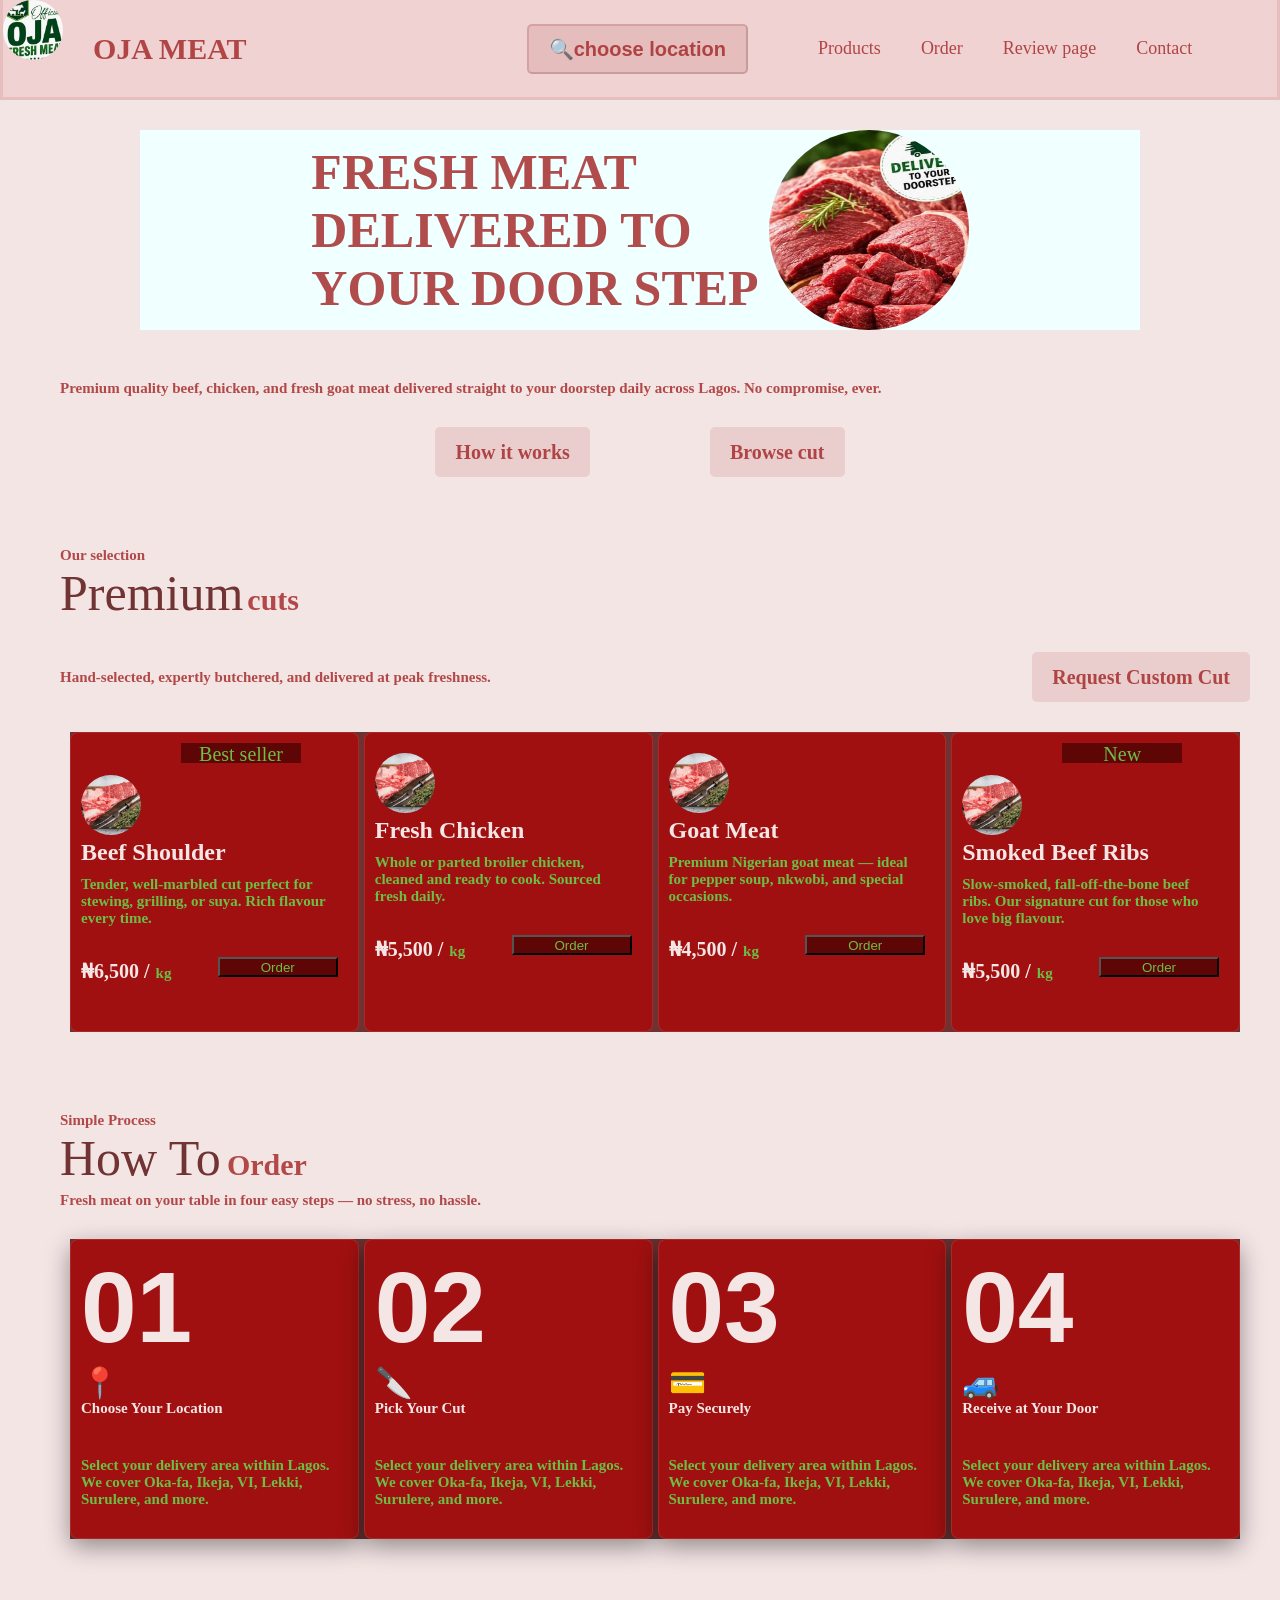
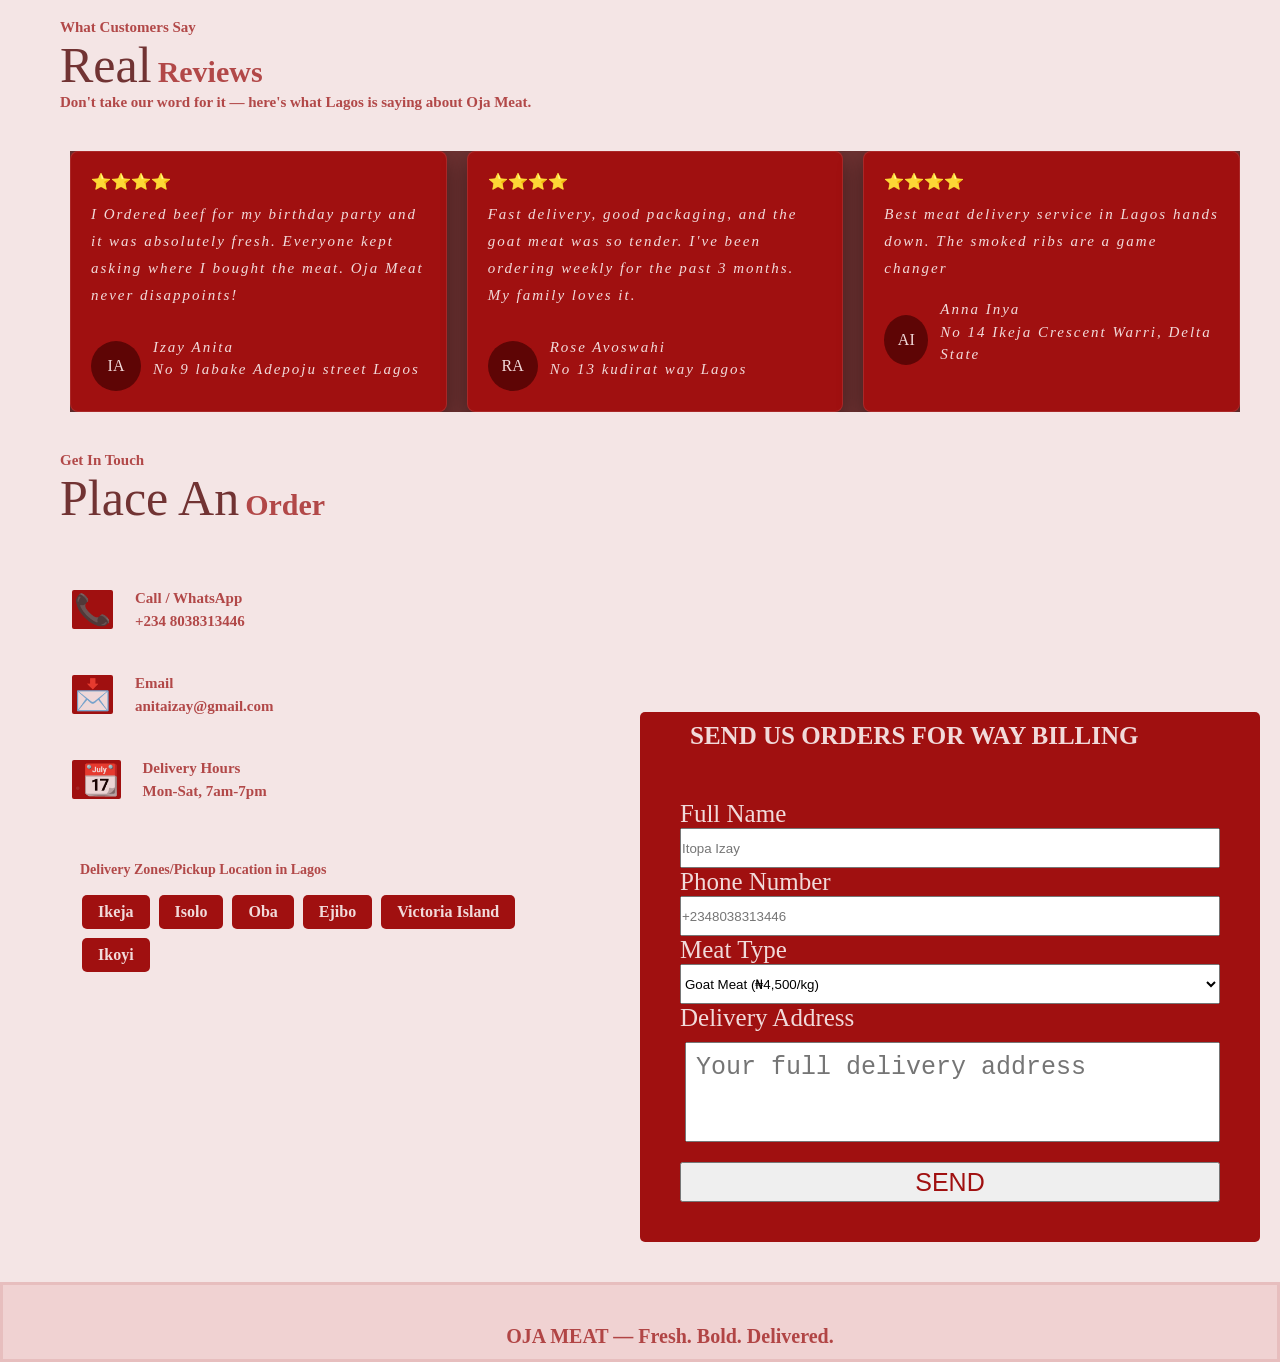
==== practice.html @ d5bf938b "first commit" ====
<!doctype html>
<html lang="en">
  <head>
    <meta charset="UTF-8" />
    <meta name="viewport" content="width=device-width, initial-scale=1.0" />
    <title>Oja Meat</title>
    <link rel="stylesheet" href="practice.css">
  </head>
  <body>
    <header>
    <span class="logowriteup">
      <img class="logo" src="image/oja logo.jpeg" alt="Oja meat logo"/>
      <h1 class="writeup">OJA MEAT</h1>
    </span>
      <div class="selection">
        <button class="buttonlink" popovertarget="choose-location">🔍choose location</button>
        
        <div id="choose-location" popover="auto">
            <div class="choose-location">
                <ul>
                    <li><a href="#address">
                        Cannoe</a></li>
                    <li><a href="#address">
                       Ajao</a> 
                    </li>
                    <li><a href="#address">
                        Yanejibo</a>
                    </li>
                    <li><a href="#address">
                        Ikotun</a>
                    </li>
                </ul>
            </div>
            
        </div>
        <a class="login"href="#section4"> Products</a>
        <a class="login"href="#section6"> Order</a>
        <a class="login"href="#section8"> Review page</a>
        <a class="login"href="#Contact"> Contact</a>
     </div>
</header>

    <section id="section2">
        <h2 class="ojameat" > FRESH MEAT<br> DELIVERED TO<br> YOUR DOOR STEP
        </h2>
        <img class="imgfresh" src ="image/image1.jpeg" alt="fresh meat pic">
    </section>
    <section id="section3">
        <p>Premium quality beef, chicken, and fresh goat meat
        delivered straight to your doorstep daily across Lagos. No compromise, ever.
        </p>
        <div class="link">
            <a class="buttonlink"href="Howitworks"target="Howitworks"> How it works</a>
            <a class="buttonlink"href="browsecut"target="browsecut"> Browse cut</a> 
        </div>
    </section>


    <section id ="section4">
        <p> Our selection</p>
        <h/h2>
            <span class="heading-premium">Premium</span>
            <span class="heading-cuts"> cuts</span>
        </h2>

        <div class="customcuts">
            <p>
                Hand-selected, expertly butchered, and delivered at peak freshness.
            </p>
        
             <a class="buttonlink" href="customcuts">Request Custom Cut</a>
            
        </div>
    </section>

    <section id="section5">
        <div class="bestseller">
          <div class="buttonlink1"> <a  href="image/freshbeef sholder.webp">Best seller</a> </div>
           <img  class= "logo" src="image/freshbeef sholder.webp" alt="image of abef sholder"/>
           <h2>Beef Shoulder</h2>
            <p>Tender, well-marbled cut perfect for stewing, grilling, or suya. Rich flavour every time.</p>
            <div class="order">
                <h2>
                  <span class="price">₦6,500 /</span>   
                   <span class="unit"> kg </span>
                </h2>
                <button class="button2">Order</button>
            </div>
        </div>
        <div class="bestseller">
           <img  class= "logo" src="image/freshbeef sholder.webp" alt="image of abef sholder"/>
           <h2>Fresh Chicken</h2>
            <p>Whole or parted broiler chicken, cleaned and ready to cook. Sourced fresh daily.</p>
            <div class="order">
                <h2>
                  <span class="price">₦5,500 /</span>   
                   <span class="unit"> kg </span>
                </h2>
                <button class="button2">Order</button>
            </div>
        </div>
        <div class="bestseller">
           <img  class= "logo" src="image/freshbeef sholder.webp" alt="image of abef sholder"/>
           <h2>Goat Meat</h2>
            <p>Premium Nigerian goat meat — ideal for pepper soup, nkwobi, and special occasions.</p>
            <div class="order">
                <h2>
                  <span class="price">₦4,500 /</span>   
                   <span class="unit"> kg </span>
                </h2>
                <button class="button2">Order</button>
            </div>
        </div>
        <div class="bestseller">
          <div class="buttonlink1"> <a  href="image/freshbeef sholder.webp">New</a> </div>
           <img  class= "logo" src="image/freshbeef sholder.webp" alt="image of abef sholder"/>
           <h2>Smoked Beef Ribs</h2>
            <p>Slow-smoked, fall-off-the-bone beef ribs. Our signature cut for those who love big flavour.</p>
            <div class="order">
                <h2>
                  <span class="price">₦5,500 /</span>   
                   <span class="unit"> kg </span>
                </h2>
                <button class="button2">Order</button>
            </div>
        </div>
    </section>

    <section id ="section6">
        <p> Simple Process </p>
            <h2>
                <span class="heading-premium">How To</span>
                <span class="heading-cuts"> Order</span>
            </h2>
            <p>
                Fresh meat on your table in four easy steps — no stress, no hassle.
            </p>
    </section>

        <section id="section7">
            <div class="orderprocess">
                <h1>01</h1>
                <span class="step-icon">📍</span>
                <h2>Choose Your Location</h2>
            
                <P>
                 Select your delivery area within Lagos. We cover Oka-fa, Ikeja, VI, Lekki, Surulere, and more.
                </P>
            
            </div>
            <div class="orderprocess">
                <h1>02</h1>
                <span class="step-icon">🔪</span>
                <h2>Pick Your Cut</h2>
            
                <P>
                 Select your delivery area within Lagos. We cover Oka-fa, Ikeja, VI, Lekki, Surulere, and more.
                </P>
            
            </div>
            <div class="orderprocess">
                <h1>03</h1>
                <span class="step-icon">💳</span>
                <h2>Pay Securely</h2>
            
                <P>
                 Select your delivery area within Lagos. We cover Oka-fa, Ikeja, VI, Lekki, Surulere, and more.
                </P>
            
            </div>
            <div class="orderprocess">
                <h1>04</h1>
                <span class="step-icon">🚙</span>
                <h2>Receive at Your Door</h2>
            
                <P>
                 Select your delivery area within Lagos. We cover Oka-fa, Ikeja, VI, Lekki, Surulere, and more.
                </P>
            
            </div>
        </section>

    <section id ="section8">
        <p> What Customers Say </p>
            <h2>
                <span class="heading-premium">Real</span>
                <span class="heading-cuts">Reviews</span>
            </h2>
            <p>
                Don't take our word for it — here's what Lagos is saying about Oja Meat.
            </p>
    </section>
    <section id="section9">
        <div class="reviews">
            <span class="star">⭐⭐⭐⭐</span>
            <P>I Ordered beef for my birthday party and it was absolutely fresh. Everyone kept asking where I bought the meat. Oja Meat never disappoints!</P>
            <div class= "reviewname">
                <div class="initials"> IA</div>
                <div class="name">
                 <P>Izay Anita</P>
                    <p>No 9 labake Adepoju street Lagos</p>
                </div>
            </div>    
        </div>

    <div class="reviews">
            <span class="star">⭐⭐⭐⭐</span>
            <P>Fast delivery, good packaging, and the goat meat was so tender. I've been ordering weekly for the past 3 months. My family loves it.</P>
            <div class= "reviewname">
                <div class="initials"> RA</div>
                <div class="name">
                 <P>Rose Avoswahi</P>
                    <p>No 13 kudirat way Lagos</p>
                </div>
            </div>    
        </div>

        <div class="reviews">
            <span class="star">⭐⭐⭐⭐</span>
            <P>Best meat delivery service in Lagos hands down. The smoked ribs are a game changer </P>
            <div class= "reviewname">
                <div class="initials"> AI</div>
                <div class="name">
                 <P>Anna Inya</P>
                    <p>No 14 Ikeja Crescent Warri, Delta State</p>
                </div>
            </div>    
        </div>
    </section>

        <div id ="Contact">
            <P>Get In Touch</P>
            <h2>
                <span class="heading-premium">Place An</span>
                <span class="heading-cuts">Order</span>
            </h2>
        </div>

        
    <section id="section10">
            <div class="maininfo">
            <div class="info">
                <div class="icondiv">
                    <a href="https://wa.me/2348038313446" target="_blank">
                        <span class="step-icon">📞</span>
                    </a>
                </div>
                <div class="name">
                    <p>Call / WhatsApp</p>
                    <a href="tel:+2348038313446">
                        <p>+234 8038313446</p>
                    </a>
                </div>
            </div>
            <div class="info">
                <div class="icondiv">
                    <a href="https://mail.google.com/mail/u/0/#inbox">
                        <span class="step-icon">📩</span>
                    </a>
                </div>
                <div class="name">
                    <p>Email</p>
                        <p>anitaizay@gmail.com</p>
                    </a>
                </div>
            </div>
            <div class="info">
            <div class="icondiv">
                    <a href="https://calendar.google.com/calendar/r/eventedit?text=Oja+Meat+Delivery"target="_blank">
                        <span class="step-icon">.📆</span>
                    </a>
                </div>
                <div class="name">
                    <p>Delivery Hours</p>
                        <p>Mon-Sat, 7am-7pm</p>
                    </a>
                </div>
            </div>
            </div>
            <div class="deliveryzone">
                <div class="delivery-left">
                    <p>Delivery Zones/Pickup Location in Lagos</p> 
            
                    <div class="deliveryloc">
                        
                        <a href="https://maps.google.com/?q=No+9+Labake+Adepoju+Street+Oka-fa+Isolo+Lagos">
                            <div class="icondiv">Ikeja</div>
                        </a>
                        <a href="https://maps.google.com/?q=No+9+Labake+Adepoju+Street+Oka-fa+Isolo+Lagos">
                            <div class="icondiv">Isolo</div>
                        </a>
                        <a href="https://maps.google.com/?q=No+9+Labake+Adepoju+Street+Oka-fa+Isolo+Lagos">
                            <div class="icondiv">Oba</div>
                        </a>
                        <a href="https://maps.google.com/?q=No+9+Labake+Adepoju+Street+Oka-fa+Isolo+Lagos">
                            <div class="icondiv">Ejibo</div>
                        </a>
                        <a href="https://maps.google.com/?q=No+9+Labake+Adepoju+Street+Oka-fa+Isolo+Lagos">
                            <div class="icondiv">Victoria Island</div>
                        </a> 
                        <a href="https://maps.google.com/?q=No+9+Labake+Adepoju+Street+Oka-fa+Isolo+Lagos">
                            <div class="icondiv">Ikoyi</div>
                        </a>
                    </div>
                </div>
    
                <div class="form">
                    <h1>SEND  US ORDERS FOR WAY BILLING</h1>
                    <form class="formdetials">
                        <label>Full Name </label>
                        <input  type="text" placeholder="Itopa Izay">
                        <label>Phone Number </label>
                        <input type="text" placeholder="+2348038313446">
                        <label>Meat Type </label>
                        <select class="meatid" id="meat" name="meat">
                            <option value="goat">Goat Meat (₦4,500/kg)</option>
                            <option value="beef">Beef- Shoulder (₦6,600/kg)</option>
                            <option value="chicken">Fresh Chicken - Whole Broiler (₦5,500/kg)</option>
                            <option value="ribs">Smoked Beef Ribs (₦5,500/kg)</option>
                            <option value="custom">Custom / Mixed Order</option>
                        </select>
                        <label>Delivery Address </label>
                        <textarea class="deliverytext" type="text" placeholder="Your full delivery address"></textarea>

                        <input class="button" type="button" value="SEND" onclick="sendOrder()">
                    
                    </form>
            </div>
        </div>
         
    </section>

    <footer>
        <P >OJA MEAT — Fresh. Bold. Delivered.</P>
    </footer>
  </body>
</html>
---- practice.css ----
* {
    margin:0;
    padding:0;
    box-sizing:border-box;
}
body{
    background-color: rgba(165, 42, 42, 0.123);
    margin: 0;
    padding-top: 80px
}
header{
    width:100%;
    height:100px;
    background-color: rgb(240, 210, 210);
    top: 0;
    left: 0;
    z-index: 1000;
    display: flex;
    position:fixed;
    border: solid rgba(165, 42, 42, 0.123);
    border-top: none;
}
.logo{
   height: 60px;
   width: 60px;
   border-radius: 50%;
   object-fit: cover;
}
.logowriteup{
    display: flex;
    gap: 30px;
}
.writeup{
    color: rgba(165, 42, 42, 0.841);
    font-size: 30px;
    display: flex;
    gap:8px;
    align-items: center;
}
.selection{
    display:flex;
    align-items: center;
    margin-left: 250px;
    gap:40px;
}
.buttonlink{
    background-color: rgba(165, 42, 42, 0.123);
    color:rgba(165, 42, 42, 0.841) ;
    font-weight: 600;
    width: auto;
    height: 50px;
    font-size: 20px;
    border-radius: 5px;
    border-color: rgba(148, 41, 41, 0.192);
    /* border-style: solid; */
    margin:30px;
    padding: 20px;
    justify-content: center;
    display: flex;
    align-items: center;
    text-align: center;
}
#choose-location{
    position: absolute;
    top: 20px;
    left: 300px;
    margin: 100px;
    width: 150px;
    font-size: 20px;
    background-color: rgba(165, 42, 42, 0.123);
    border-color: brown;   
    justify-items: center;

}
#choose-location ul{
    list-style: none;
}
.login{
    text-decoration: none;
    color:rgba(165, 42, 42, 0.841) ;
    font-size: 18px;
}
a{
    text-decoration: none;
       color:rgba(165, 42, 42, 0.841) ;

}
.imgfresh{
    height: 200px;
    width: 200px;
    border-radius: 300px;
    animation: float 3s ease-in-out infinite;
}

@keyframes float {
    0%   { transform: translatex(0px); }
    50%  { transform: translatex(-10px); }
    100% { transform: translatex(0px); }
}


#section2{
    background-color: azure;
    max-width: 1000px;
    width: 100%;
    justify-content: center;
    display: flex;
    flex-direction: row;
    gap:10px;
    margin: 50px auto;
    align-items: center;

}
.ojameat{
   color:rgba(165, 42, 42, 0.841) ; 
   font-family: serif;
   font-weight: 700;
   font-size: 50px;
}
p{
  font-size: 15px;
  color:rgba(165, 42, 42, 0.841) ;
  font-weight: 900; 
  margin-left: 60px;  
  margin-top:40px;
}
.heading-premium{
   font-size: 50px;
  color:rgba(77, 3, 3, 0.788) ;
  font-weight: 100; 
  margin-left: 60px;  
} 
.heading-cuts{
color:rgba(165, 42, 42, 0.841) ; 
   font-family: serif;
   font-weight: 700;
   font-size: 30px;   
}
.link{
    display:flex;
    justify-content: center;
    gap:60px;
}
.customcuts {
  padding: 0;
  display: flex;
  justify-content: space-between; 
  align-items: center;
}

.customcuts p {
  margin-top: 0 !important;
}
#section4 h1{
    margin-bottom: -40px;
  margin-top: 0 !important;
}
#section4 p{
    margin-bottom: 0;
}
@media (max-width: 768px) {
      #section5 {
        grid-template-columns: 1fr 1fr;
      }
    }
    @media (max-width: 480px) {
      #section5 {
        grid-template-columns: 1fr;
      }
    }
#section5{
    background-color: rgba(77, 3, 3, 0.788);
    display: grid;
    grid-template-rows: auto;
    grid-template-columns: 1fr 1fr 1fr 1fr;
    gap:5px;
    margin-left: 70px;
    margin-right: 40px;
    padding: 0px;
    justify-content: center;
}
.bestseller{
    width: 100%;
    min-height: 300px;
    border: 1px solid rgba(255, 255, 255, 0.1);
    color: #F5E6E6;
    background-color: #a01010;
    display: block;
    margin: 0;
    padding: 10px;
    padding-left: 10px;
    border-radius: 8px;
    transition: margin-left 0.2s ease, margin-top 0.3s ease;
}
.bestseller:hover {
    margin-left: -4px;
    margin-top: -10px;
}
.bestseller .logo{
 margin-top:10px;   
}
#section5 p{
 color:#6DBE45;
 padding-top: 0;
 margin: 10px;
 margin-left: 0;
}
.buttonlink1{
    
    background-color: rgba(77, 3, 3, 0.788);
    display: inline-block;
    margin-left:100px;
    font-size: 20px;
    text-align: center;
    height: 20px;
    width:120px;
}
.buttonlink1 a{
  color: #6DBE45;  
}
.button2{
   background-color: rgba(77, 3, 3, 0.788); 
   color: #6DBE45;
   height: 20px;
    width:120px;
    margin-right: 10px;
    text-align: center; 
}
.order{
    display: flex;
    justify-content: space-between;
    margin-top: 30px;
}
.price{
 color: #F5E6E6;   
 font-weight: 700;
   font-size: 20px; 
}
.unit{
 color: #6DBE45;
 font-weight: 700;
   font-size: 15px;    
}
#section6{
    margin-top: 80px;
}
#section6 h2{
    margin-bottom:5px;
}
#section6 p {
    margin-top: 0;
}

.orderprocess{
    width: 100%;
    min-height: 300px;
    border: 2px solid azure;
    color: #F5E6E6;
    background-color: #7A1515;
    display: block;
    margin: 0;
    padding: 10px;
    margin-top: 80px;
    padding-left: 10px; 
}
.orderprocess p{
    color: #6DBE45;
    font-weight: 700;
    font-size: 15px;
    margin-left: 0;

}
.orderprocess h2{
    font-size: 15px;
}
.orderprocess h1{
    color: #F5E6E6;
     font-size: 100px;
    font-weight: 900;
    font-family:  sans-serif;
      
}
.step-icon{
font-size: 30px;
}

#section7 {
    background-color: rgba(77, 3, 3, 0.788);
    display: grid;
    grid-template-rows: auto;
    grid-template-columns: 1fr 1fr 1fr 1fr;
    gap:5px;
    margin-left: 70px;
    margin-right: 40px;
    margin-top: 30px;
    margin-bottom: 80px;
    padding: 0px;
    justify-content: center;
}
    .orderprocess{
  background-color: #a01010; 
  margin-top: 0px;
  box-shadow: 0 8px 24px rgba(0, 0, 0, 0.4);
  border-radius: 8px;
  border: 1px solid rgba(255, 255, 255, 0.1);
  transform: translateY(0);
  transition: transform 0.2s ease, box-shadow 0.2s ease;
}

.orderprocess:hover {
  transform: translateY(-4px);
  box-shadow: 0 12px 32px rgba(0, 0, 0, 0.6);
}
#section8 p{
   margin-top: 0; 
}
.reviews{
    background-color: #a01010; 
    padding: 20px;
  margin-top: 0px;
  box-shadow: 0 8px 24px rgba(0, 0, 0, 0.4);
  border-radius: 8px;
  border: 1px solid rgba(255, 255, 255, 0.1);
  transform: translatex(0);
  transition: transform 0.2s ease, box-shadow 0.2s ease;
}

.reviews:hover{
    transform: translatex(-4px);
    box-shadow: 0 12px 32px rgba(0, 0, 0, 0.6);
}
#section9{

    background-color: rgba(77, 3, 3, 0.788);
    display: grid;
    grid-template-rows: auto;
    grid-template-columns: 1fr 1fr 1fr ;
    gap:20px;
    margin-left: 70px;
    margin-right: 40px;
    margin-top: 40px;
    margin-bottom: 0px;
    justify-content: center;
    overflow: hidden;
}
    
.reviews p{
    color: #f1dada;
    font-weight: 80;
    font-style: italic;
    letter-spacing: 2px;
    line-height: 1.8;
    font-size: 15px;
    margin-left: 0;
    margin-top:10px;
    margin-bottom: 10px;  
}
.name p {
margin: 0px;
line-height: 1.5;

}  

.initials{
    display: block; 
    color: #f1dada;  
    display: flex;
    background-color: rgba(77, 3, 3, 0.788);
    width: 50px;
    height: 50px;
    border-radius: 50%;
    align-items: center;
    justify-content: center;
    margin-top: 16px;
    
}
.reviewname{
    display: flex;
    gap: 12px;
    align-items: center;
    margin-top: 16px;
    
}
.icondiv{
    background-color: #a01010;
    height:  auto;
    width: auto; 
    display: flex;
    padding: 2px;
    white-space: nowrap;
    border-radius: 2px;
    margin: 2px;
    align-items: center;
    justify-content: center;
}
.info{
    margin-left: 70px; 
    margin-top: 40px;
    display:flex;
    align-items: center;
    gap: 20px;
}

.step-icon:hover {
    opacity: 0.8;
}
.deliveryzone{
  margin-top: 40px; 
  margin-bottom: 40px; 
  display: flex;
  flex-direction: row;
  align-items: flex-start;
  justify-content: space-between; 
  padding: 0 20px;
}

.deliveryzone P{
    align-self: flex-start;
     white-space: nowrap;
    font-size: 14px;
    margin-top: 0; 
    margin-bottom: 15px; 
}


.maininfo{
    display: flex;
    flex-direction: column;
    width: 100%;
    padding: 20px 0;
}
.deliveryloc {
    display: flex;
    flex-wrap: wrap;
    margin-left: 60px;
    width: 500px;
    gap: 5px;
    margin-top: 10px;
}

.delivery-left{
    flex-wrap: nowrap;
    width: 25%;
}

.deliveryloc a {
    text-decoration: none;
}

.deliveryloc .icondiv {
    cursor: pointer;
    padding: 8px 16px;
    border-radius: 5px;
    color: #f1dada; 
    font-weight: bold;
}

.deliveryloc .icondiv:hover {
    opacity: 0.8;
}
.form{
    display: block; 
    color: #f1dada; 
    background-color: #a01010;
    width: 50%;
    height: 100%;
    border-radius: 5px;
    align-items: center;
    justify-content: center;
    margin-left: -150px;
    margin-top: -150px;
    
}
.form h1{
    margin-bottom: 30px;
    padding: 10px;
    margin-left: 40px;
    white-space: nowrap;
    font-size: 25px;     
}
.formdetials{
    display:flex;
    flex-direction: column;
    margin: 40px;
}
label{
    font-size: 25px;
}
input{
    width: auto;
    height: 40px;
    resize: none;
}
.meatid{
    height: 40px;
    resize: none;
}
.deliverytext{
    height: 100px;
    width: auto;
    vertical-align: top;
    margin-top: 10px;
    margin-left: 5px;
    font-size: 25px;
    padding: 10px;
    resize: none;
    box-sizing: border-box;
   
}
 .button{
  margin-top: 20px; 
  color: #a01010; 
  font-weight: 1000px;  
  font-size: 25px;
 }
 footer{
    width:100%;
    height:80px;
    display: flex;
    justify-content: center;
   background-color: rgb(240, 210, 210);
    border: solid rgba(165, 42, 42, 0.123);
 }
 footer p{
    font-size: 20px;
    font-weight: 400px;
 }

 @media (max-width: 480px){
    header{
        flex-direction: column;
        height: auto;
        padding: 10px;
    }
     .selection{
        display: none;
    }
    .deliveryzone{
        flex-direction: column;
    }
    .form{
        width: 100%;
        margin-left: 0;
    }
    .form h1{
        font-size: 15px;
        white-space: normal;
    }
 }

 @media (max-width: 768px) {
    .deliveryzone {
        flex-direction: column;
    }

    .form {
        width: 100%;
        margin-left: 0;
    }
}
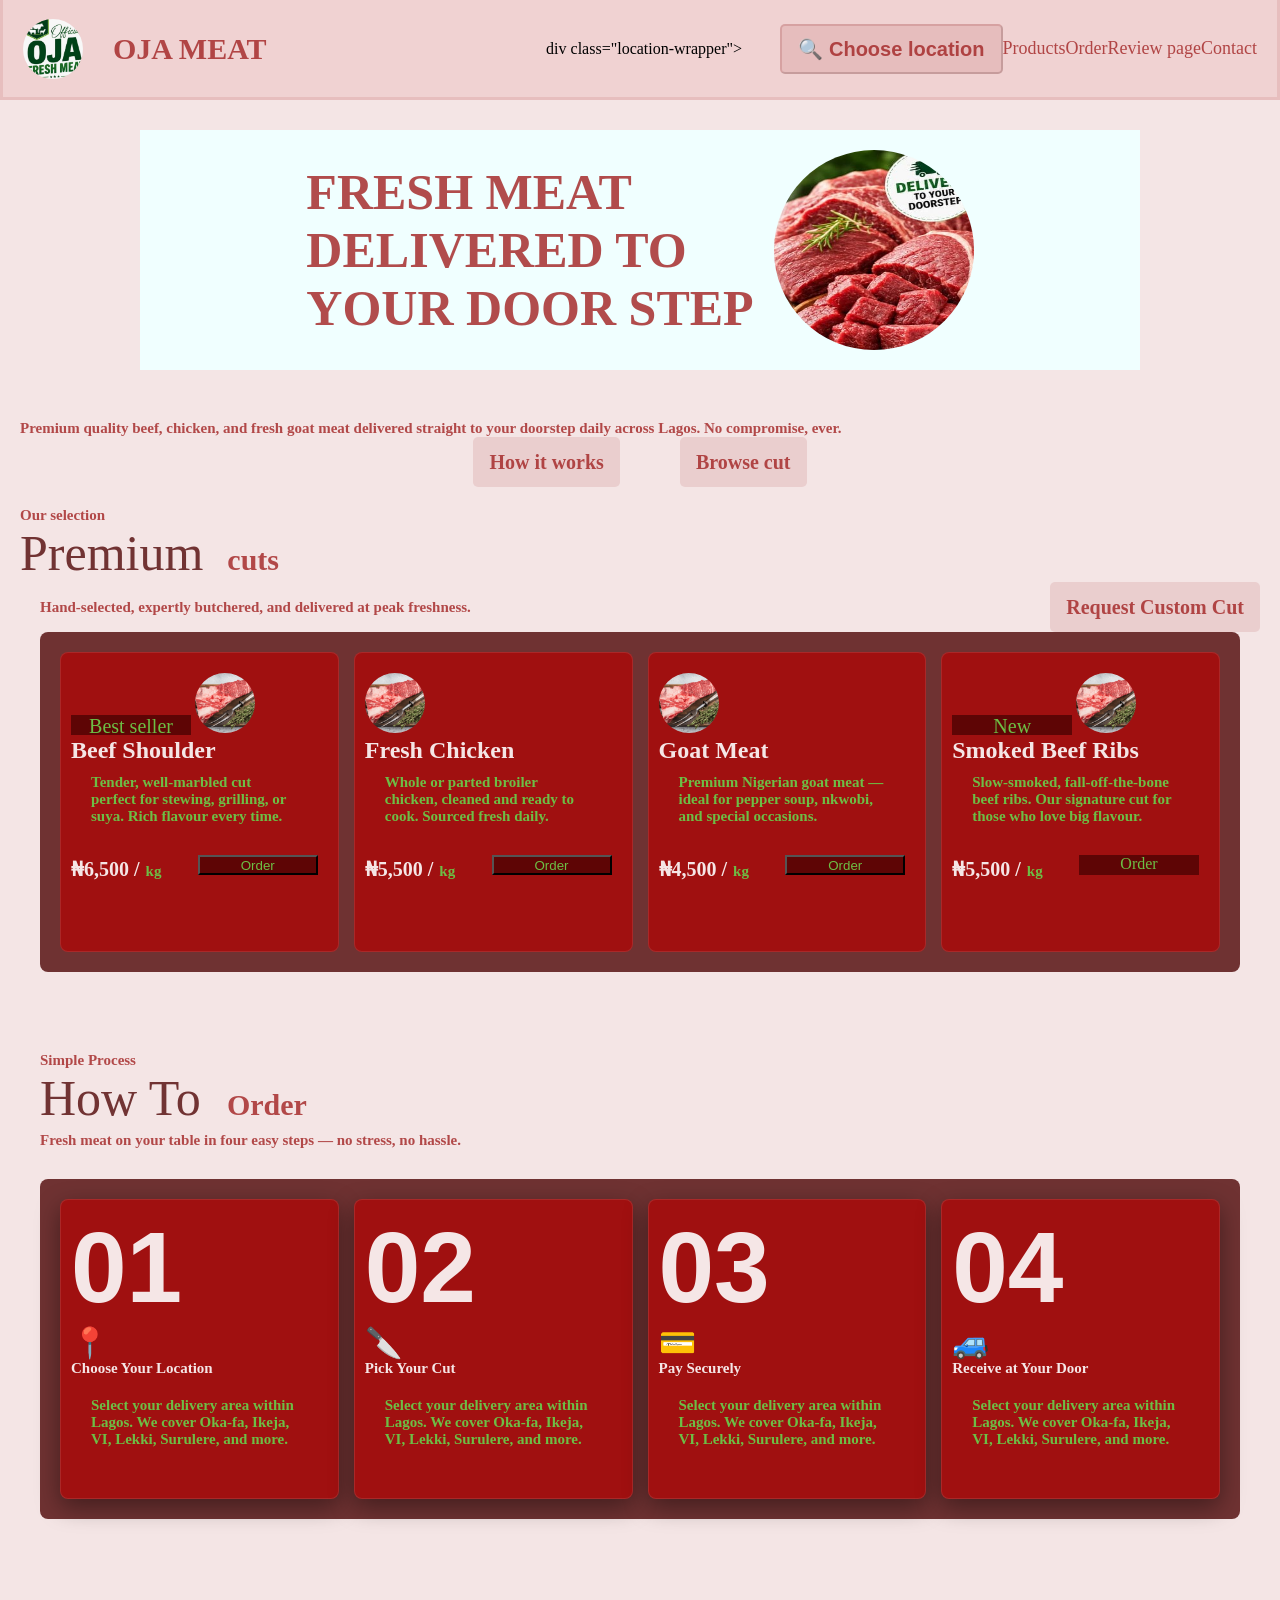
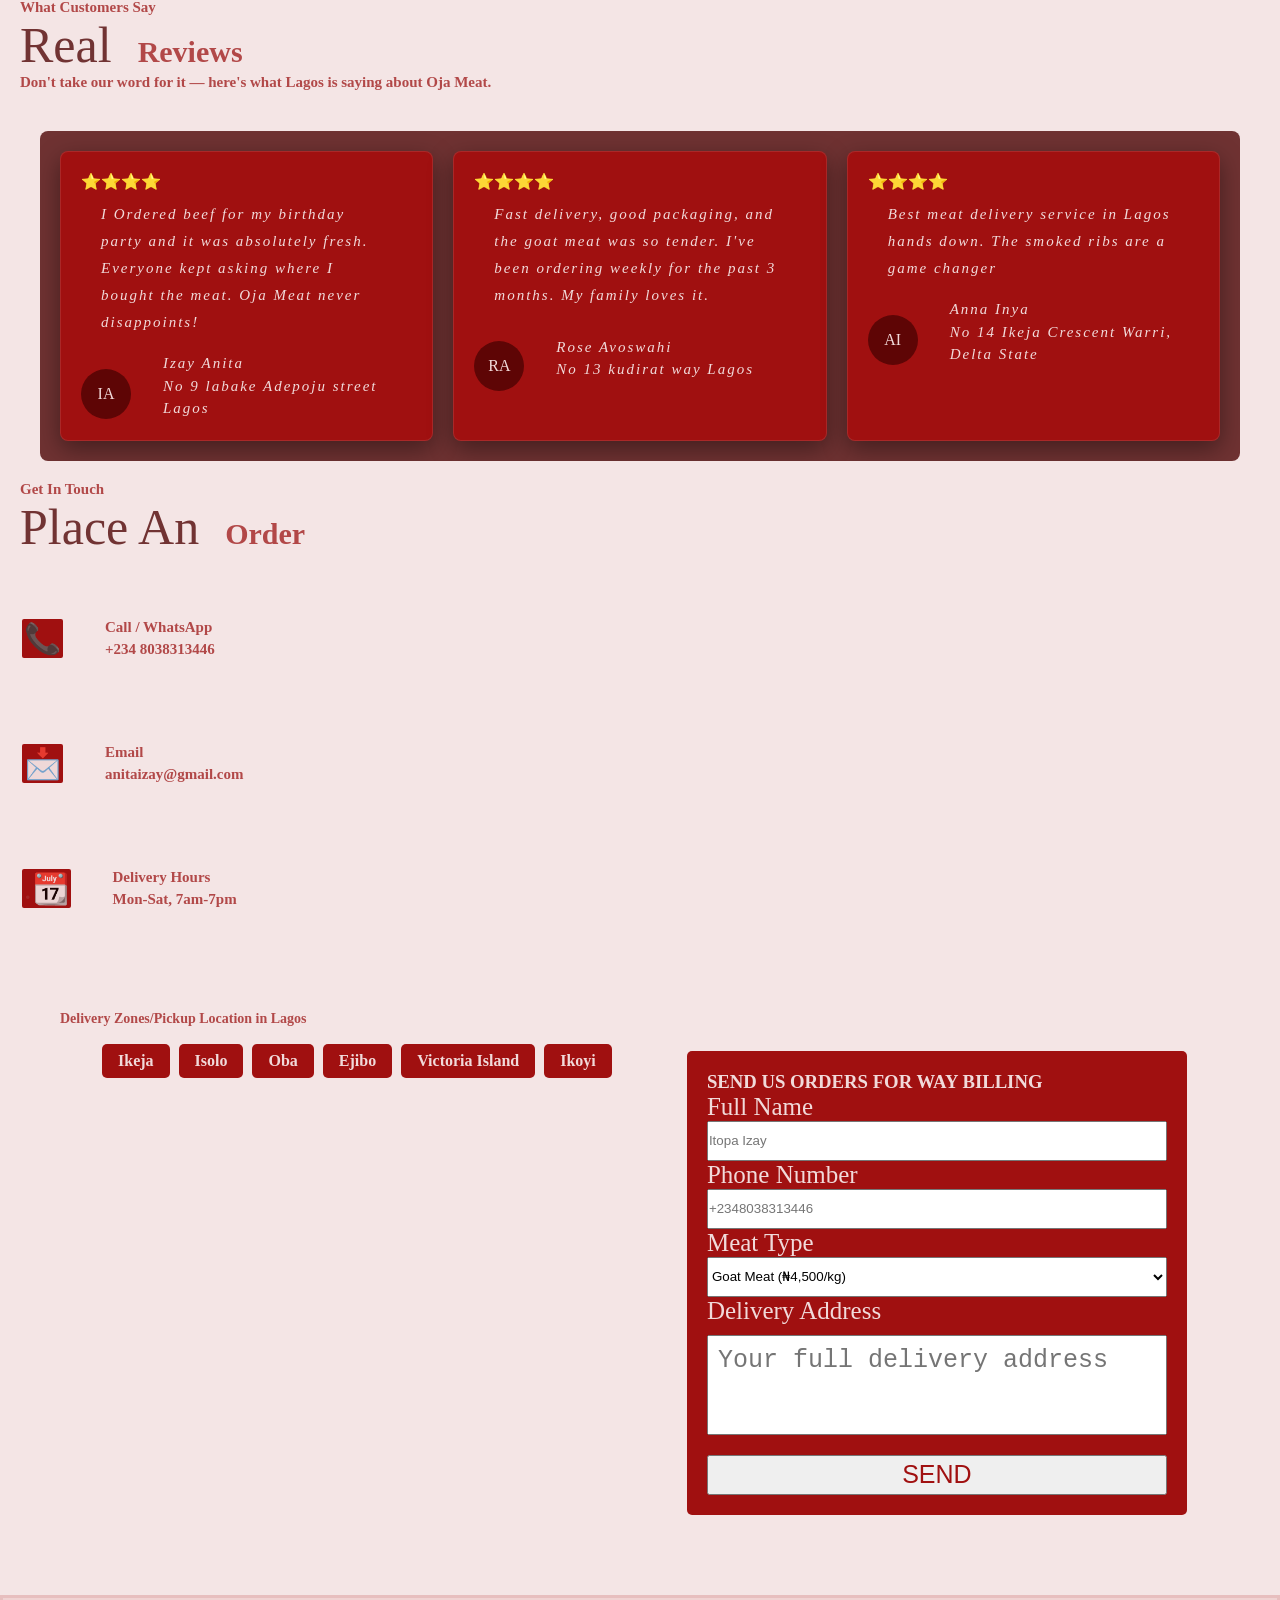
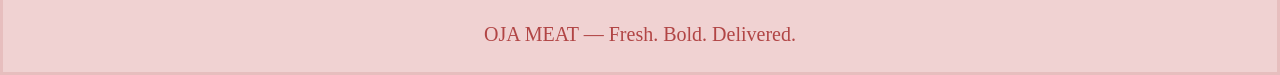
==== commit db41e574: "first commit" ====
--- a/practice.html
+++ b/practice.html
@@ -13,23 +13,23 @@
       <h1 class="writeup">OJA MEAT</h1>
     </span>
       <div class="selection">
-        <button class="buttonlink" popovertarget="choose-location">🔍choose location</button>
-        
-        <div id="choose-location" popover="auto">
-            <div class="choose-location">
-                <ul>
-                    <li><a href="#address">
-                        Cannoe</a></li>
-                    <li><a href="#address">
-                       Ajao</a> 
-                    </li>
-                    <li><a href="#address">
-                        Yanejibo</a>
-                    </li>
-                    <li><a href="#address">
-                        Ikotun</a>
-                    </li>
-                </ul>
+        div class="location-wrapper">
+  <button class="buttonlink" id="locationBtn" onclick="toggleLocation()">
+    🔍 Choose location
+  </button>
+  
+  <div class="location-dropdown" id="locationDropdown">
+    <ul class="loc-list">
+      <li><label><input type="radio" name="location" value="Cannoe"> Cannoe</label></li>
+      <li><label><input type="radio" name="location" value="Ajao"> Ajao</label></li>
+      <li><label><input type="radio" name="location" value="Yanejibo"> Yanejibo</label></li>
+      <li><label><input type="radio" name="location" value="Ikotun"> Ikotun</label></li>
+    </ul>
+    <button class="send-location-btn" id="sendLocationBtn" disabled onclick="sendLocation()">
+      📲 Send to WhatsApp
+    </button>
+  </div>
+</div>
             </div>
             
         </div>
@@ -121,7 +121,7 @@
                   <span class="price">₦5,500 /</span>   
                    <span class="unit"> kg </span>
                 </h2>
-                <button class="button2">Order</button>
+                <a href="#form" class="button2">Order</a>
             </div>
         </div>
     </section>
@@ -304,7 +304,7 @@
                     </div>
                 </div>
     
-                <div class="form">
+                <section id="form">
                     <h1>SEND  US ORDERS FOR WAY BILLING</h1>
                     <form class="formdetials">
                         <label>Full Name </label>
@@ -325,13 +325,14 @@
                         <input class="button" type="button" value="SEND" onclick="sendOrder()">
                     
                     </form>
-            </div>
-        </div>
+                 </section>
+            </div>
          
     </section>
 
     <footer>
         <P >OJA MEAT — Fresh. Bold. Delivered.</P>
     </footer>
+    <script src="practice.js"></script>
   </body>
 </html>
--- a/practice.css
+++ b/practice.css
@@ -1,185 +1,335 @@
 * {
-    margin:0;
-    padding:0;
-    box-sizing:border-box;
-}
-body{
+    margin: 0;
+    padding: 0;
+    box-sizing: border-box;
+}
+
+body {
     background-color: rgba(165, 42, 42, 0.123);
     margin: 0;
-    padding-top: 80px
-}
-header{
-    width:100%;
-    height:100px;
+    padding-top: 80px;
+}
+
+/* ─── HEADER ─── */
+header {
+    width: 100%;
+    height: 100px;
     background-color: rgb(240, 210, 210);
     top: 0;
     left: 0;
     z-index: 1000;
     display: flex;
-    position:fixed;
+    align-items: center;
+    position: fixed;
     border: solid rgba(165, 42, 42, 0.123);
     border-top: none;
-}
-.logo{
-   height: 60px;
-   width: 60px;
-   border-radius: 50%;
-   object-fit: cover;
-}
-.logowriteup{
+    padding: 0 20px;
+    flex-wrap: wrap;
+}
+
+.logo {
+    height: 60px;
+    width: 60px;
+    border-radius: 50%;
+    object-fit: cover;
+    flex-shrink: 0;
+}
+
+.logowriteup {
     display: flex;
     gap: 30px;
-}
-.writeup{
+    align-items: center;
+}
+
+.writeup {
     color: rgba(165, 42, 42, 0.841);
-    font-size: 30px;
-    display: flex;
-    gap:8px;
-    align-items: center;
-}
-.selection{
-    display:flex;
-    align-items: center;
-    margin-left: 250px;
-    gap:40px;
-}
-.buttonlink{
+    font-size: clamp(18px, 3vw, 30px);
+    display: flex;
+    gap: 8px;
+    align-items: center;
+}
+
+.selection {
+    display: flex;
+    align-items: center;
+    margin-left: auto;
+    gap: clamp(10px, 3vw, 40px);
+    flex-wrap: wrap;
+}
+
+.buttonlink {
     background-color: rgba(165, 42, 42, 0.123);
-    color:rgba(165, 42, 42, 0.841) ;
+    color: rgba(165, 42, 42, 0.841);
     font-weight: 600;
-    width: auto;
     height: 50px;
-    font-size: 20px;
+    font-size: clamp(14px, 2vw, 20px);
     border-radius: 5px;
     border-color: rgba(148, 41, 41, 0.192);
-    /* border-style: solid; */
-    margin:30px;
+    padding: 10px 16px;
+    margin: 0;
+    display: flex;
+    align-items: center;
+    justify-content: center;
+    text-align: center;
+    white-space: nowrap;
+}
+
+/* ─── LOCATION DROPDOWN ─── */
+#choose-location {
+    position: absolute;
+    top: 100%;
+    left: 0;
+    margin: 0;
     padding: 20px;
-    justify-content: center;
-    display: flex;
-    align-items: center;
-    text-align: center;
-}
-#choose-location{
+    background-color: #a01010;
+    border-radius: 10px;
+    width: 220px;
+    box-shadow: 0 8px 24px rgba(0,0,0,0.35);
+    border: 1px solid rgba(255,255,255,0.1);
+}
+
+#choose-location .loc-list {
+    list-style: none;
+    display: flex;
+    flex-direction: column;
+    gap: 8px;
+    padding: 0;
+    margin: 0;
+}
+
+#choose-location .loc-list li label {
+    display: flex;
+    align-items: center;
+    gap: 10px;
+    color: #f1dada;
+    font-size: 15px;
+    cursor: pointer;
+    padding: 8px 10px;
+    border-radius: 6px;
+    transition: background 0.15s;
+    font-weight: 400;
+}
+
+#choose-location .loc-list li label:hover {
+    background: rgba(255,255,255,0.1);
+}
+
+#choose-location .loc-list input[type="radio"] {
+    accent-color: #6DBE45;
+    width: 16px;
+    height: 16px;
+    cursor: pointer;
+}
+
+/* Make the button's parent relative so dropdown anchors to it */
+.selection {
+    position: relative;
+}
+
+
+
+.location-wrapper {
+    position: relative;
+    display: inline-block;
+}
+
+.location-dropdown {
+    display: none;
     position: absolute;
-    top: 20px;
-    left: 300px;
-    margin: 100px;
-    width: 150px;
-    font-size: 20px;
-    background-color: rgba(165, 42, 42, 0.123);
-    border-color: brown;   
-    justify-items: center;
-
-}
-#choose-location ul{
+    top: 110%;
+    left: 0;
+    background-color: #a01010;
+    border-radius: 10px;
+    padding: 16px;
+    width: 220px;
+    box-shadow: 0 8px 24px rgba(0,0,0,0.35);
+    border: 1px solid rgba(255,255,255,0.1);
+    z-index: 9999;
+}
+
+.location-dropdown.open {
+    display: block;
+}
+
+.location-dropdown .loc-list {
     list-style: none;
-}
-.login{
+    padding: 0;
+    margin: 0;
+    display: flex;
+    flex-direction: column;
+    gap: 6px;
+}
+
+.location-dropdown .loc-list li label {
+    display: flex;
+    align-items: center;
+    gap: 10px;
+    color: #f1dada;
+    font-size: 15px;
+    cursor: pointer;
+    padding: 8px 10px;
+    border-radius: 6px;
+    font-weight: 400;
+    transition: background 0.15s;
+}
+
+.location-dropdown .loc-list li label:hover {
+    background: rgba(255,255,255,0.1);
+}
+
+.location-dropdown .loc-list input[type="radio"] {
+    accent-color: #6DBE45;
+    width: 16px;
+    height: 16px;
+    cursor: pointer;
+}
+
+.send-location-btn {
+    margin-top: 12px;
+    width: 100%;
+    background: #6DBE45;
+    color: #1a1a1a;
+    border: none;
+    border-radius: 6px;
+    padding: 10px;
+    font-size: 14px;
+    font-weight: 600;
+    cursor: pointer;
+}
+
+.send-location-btn:disabled {
+    opacity: 0.4;
+    cursor: not-allowed;
+}
+
+.login {
     text-decoration: none;
-    color:rgba(165, 42, 42, 0.841) ;
-    font-size: 18px;
-}
-a{
+    color: rgba(165, 42, 42, 0.841);
+    font-size: clamp(14px, 2vw, 18px);
+}
+
+a {
     text-decoration: none;
-       color:rgba(165, 42, 42, 0.841) ;
-
-}
-.imgfresh{
-    height: 200px;
-    width: 200px;
+    color: rgba(165, 42, 42, 0.841);
+}
+
+/* ─── FLOATING IMAGE ─── */
+.imgfresh {
+    height: clamp(120px, 20vw, 200px);
+    width: clamp(120px, 20vw, 200px);
     border-radius: 300px;
     animation: float 3s ease-in-out infinite;
 }
 
 @keyframes float {
-    0%   { transform: translatex(0px); }
-    50%  { transform: translatex(-10px); }
-    100% { transform: translatex(0px); }
-}
-
-
-#section2{
+    0%   { transform: translateX(0px); }
+    50%  { transform: translateX(-10px); }
+    100% { transform: translateX(0px); }
+}
+
+/* ─── SECTION 2 ─── */
+#section2 {
     background-color: azure;
     max-width: 1000px;
     width: 100%;
+    display: flex;
+    flex-direction: row;
+    flex-wrap: wrap;
+    gap: 20px;
+    margin: 50px auto;
+    align-items: center;
     justify-content: center;
-    display: flex;
-    flex-direction: row;
-    gap:10px;
-    margin: 50px auto;
-    align-items: center;
-
-}
-.ojameat{
-   color:rgba(165, 42, 42, 0.841) ; 
-   font-family: serif;
-   font-weight: 700;
-   font-size: 50px;
-}
-p{
-  font-size: 15px;
-  color:rgba(165, 42, 42, 0.841) ;
-  font-weight: 900; 
-  margin-left: 60px;  
-  margin-top:40px;
-}
-.heading-premium{
-   font-size: 50px;
-  color:rgba(77, 3, 3, 0.788) ;
-  font-weight: 100; 
-  margin-left: 60px;  
-} 
-.heading-cuts{
-color:rgba(165, 42, 42, 0.841) ; 
-   font-family: serif;
-   font-weight: 700;
-   font-size: 30px;   
-}
-.link{
-    display:flex;
+    padding: 20px;
+}
+
+.ojameat {
+    color: rgba(165, 42, 42, 0.841);
+    font-family: serif;
+    font-weight: 700;
+    font-size: clamp(28px, 6vw, 50px);
+}
+
+p {
+    font-size: clamp(13px, 2vw, 15px);
+    color: rgba(165, 42, 42, 0.841);
+    font-weight: 900;
+    margin-left: 0;
+    margin-top: 20px;
+    padding: 0 20px;
+}
+
+.heading-premium {
+    font-size: clamp(28px, 5vw, 50px);
+    color: rgba(77, 3, 3, 0.788);
+    font-weight: 100;
+    margin-left: 0;
+    padding: 0 20px;
+}
+
+.heading-cuts {
+    color: rgba(165, 42, 42, 0.841);
+    font-family: serif;
+    font-weight: 700;
+    font-size: clamp(18px, 3vw, 30px);
+}
+
+.link {
+    display: flex;
     justify-content: center;
-    gap:60px;
-}
+    gap: clamp(20px, 5vw, 60px);
+    flex-wrap: wrap;
+    padding: 0 20px;
+}
+
+/* ─── SECTION 4 ─── */
 .customcuts {
-  padding: 0;
-  display: flex;
-  justify-content: space-between; 
-  align-items: center;
+    padding: 0 20px;
+    display: flex;
+    justify-content: space-between;
+    align-items: center;
+    flex-wrap: wrap;
+    gap: 10px;
 }
 
 .customcuts p {
-  margin-top: 0 !important;
-}
-#section4 h1{
+    margin-top: 0 !important;
+}
+
+#section4 h1 {
     margin-bottom: -40px;
-  margin-top: 0 !important;
-}
-#section4 p{
+    margin-top: 0 !important;
+    padding: 0 20px;
+}
+
+#section4 p {
     margin-bottom: 0;
 }
-@media (max-width: 768px) {
-      #section5 {
-        grid-template-columns: 1fr 1fr;
-      }
-    }
-    @media (max-width: 480px) {
-      #section5 {
-        grid-template-columns: 1fr;
-      }
-    }
-#section5{
+
+/* ─── SECTION 5 — BESTSELLERS GRID ─── */
+#section5 {
     background-color: rgba(77, 3, 3, 0.788);
     display: grid;
-    grid-template-rows: auto;
-    grid-template-columns: 1fr 1fr 1fr 1fr;
-    gap:5px;
-    margin-left: 70px;
-    margin-right: 40px;
-    padding: 0px;
-    justify-content: center;
-}
-.bestseller{
+    grid-template-columns: repeat(4, 1fr);
+    gap: 15px;
+    margin: 0 40px;
+    padding: 20px;
+    border-radius: 8px;
+}
+
+@media (max-width: 1024px) {
+    #section5 {
+        grid-template-columns: repeat(2, 1fr);
+    }
+}
+
+@media (max-width: 480px) {
+    #section5 {
+        grid-template-columns: 1fr;
+        margin: 0 15px;
+    }
+}
+
+.bestseller {
     width: 100%;
     min-height: 300px;
     border: 1px solid rgba(255, 255, 255, 0.1);
@@ -188,182 +338,222 @@
     display: block;
     margin: 0;
     padding: 10px;
-    padding-left: 10px;
     border-radius: 8px;
     transition: margin-left 0.2s ease, margin-top 0.3s ease;
 }
+
 .bestseller:hover {
     margin-left: -4px;
     margin-top: -10px;
 }
-.bestseller .logo{
- margin-top:10px;   
-}
-#section5 p{
- color:#6DBE45;
- padding-top: 0;
- margin: 10px;
- margin-left: 0;
-}
-.buttonlink1{
-    
+
+.bestseller .logo {
+    margin-top: 10px;
+}
+
+#section5 p {
+    color: #6DBE45;
+    padding-top: 0;
+    margin: 10px;
+    margin-left: 0;
+}
+
+.buttonlink1 {
     background-color: rgba(77, 3, 3, 0.788);
     display: inline-block;
-    margin-left:100px;
-    font-size: 20px;
+    margin-left: auto;
+    font-size: clamp(14px, 2vw, 20px);
     text-align: center;
     height: 20px;
-    width:120px;
-}
-.buttonlink1 a{
-  color: #6DBE45;  
-}
-.button2{
-   background-color: rgba(77, 3, 3, 0.788); 
-   color: #6DBE45;
-   height: 20px;
-    width:120px;
+    width: 120px;
+}
+
+.buttonlink1 a {
+    color: #6DBE45;
+}
+
+.button2 {
+    background-color: rgba(77, 3, 3, 0.788);
+    color: #6DBE45;
+    height: 20px;
+    width: 120px;
     margin-right: 10px;
-    text-align: center; 
-}
-.order{
+    text-align: center;
+    cursor: pointer;
+}
+
+.order {
     display: flex;
     justify-content: space-between;
     margin-top: 30px;
-}
-.price{
- color: #F5E6E6;   
- font-weight: 700;
-   font-size: 20px; 
-}
-.unit{
- color: #6DBE45;
- font-weight: 700;
-   font-size: 15px;    
-}
-#section6{
+    flex-wrap: wrap;
+    gap: 10px;
+}
+
+.price {
+    color: #F5E6E6;
+    font-weight: 700;
+    font-size: clamp(16px, 2.5vw, 20px);
+}
+
+.unit {
+    color: #6DBE45;
+    font-weight: 700;
+    font-size: clamp(12px, 2vw, 15px);
+}
+
+/* ─── SECTION 6 ─── */
+#section6 {
     margin-top: 80px;
-}
-#section6 h2{
-    margin-bottom:5px;
-}
+    padding: 0 20px;
+}
+
+#section6 h2 {
+    margin-bottom: 5px;
+}
+
 #section6 p {
     margin-top: 0;
 }
 
-.orderprocess{
+/* ─── ORDER PROCESS ─── */
+.orderprocess {
     width: 100%;
     min-height: 300px;
-    border: 2px solid azure;
+    border: 1px solid rgba(255, 255, 255, 0.1);
     color: #F5E6E6;
-    background-color: #7A1515;
+    background-color: #a01010;
     display: block;
     margin: 0;
     padding: 10px;
-    margin-top: 80px;
-    padding-left: 10px; 
-}
-.orderprocess p{
+    border-radius: 8px;
+    box-shadow: 0 8px 24px rgba(0, 0, 0, 0.4);
+    transform: translateY(0);
+    transition: transform 0.2s ease, box-shadow 0.2s ease;
+}
+
+.orderprocess:hover {
+    transform: translateY(-4px);
+    box-shadow: 0 12px 32px rgba(0, 0, 0, 0.6);
+}
+
+.orderprocess p {
     color: #6DBE45;
     font-weight: 700;
-    font-size: 15px;
+    font-size: clamp(12px, 2vw, 15px);
     margin-left: 0;
-
-}
-.orderprocess h2{
-    font-size: 15px;
-}
-.orderprocess h1{
+}
+
+.orderprocess h2 {
+    font-size: clamp(13px, 2vw, 15px);
+}
+
+.orderprocess h1 {
     color: #F5E6E6;
-     font-size: 100px;
+    font-size: clamp(50px, 10vw, 100px);
     font-weight: 900;
-    font-family:  sans-serif;
-      
-}
-.step-icon{
-font-size: 30px;
-}
-
+    font-family: sans-serif;
+}
+
+.step-icon {
+    font-size: clamp(20px, 4vw, 30px);
+}
+
+.step-icon:hover {
+    opacity: 0.8;
+}
+
+/* ─── SECTION 7 — ORDER STEPS GRID ─── */
 #section7 {
     background-color: rgba(77, 3, 3, 0.788);
     display: grid;
-    grid-template-rows: auto;
-    grid-template-columns: 1fr 1fr 1fr 1fr;
-    gap:5px;
-    margin-left: 70px;
-    margin-right: 40px;
-    margin-top: 30px;
-    margin-bottom: 80px;
-    padding: 0px;
-    justify-content: center;
-}
-    .orderprocess{
-  background-color: #a01010; 
-  margin-top: 0px;
-  box-shadow: 0 8px 24px rgba(0, 0, 0, 0.4);
-  border-radius: 8px;
-  border: 1px solid rgba(255, 255, 255, 0.1);
-  transform: translateY(0);
-  transition: transform 0.2s ease, box-shadow 0.2s ease;
-}
-
-.orderprocess:hover {
-  transform: translateY(-4px);
-  box-shadow: 0 12px 32px rgba(0, 0, 0, 0.6);
-}
-#section8 p{
-   margin-top: 0; 
-}
-.reviews{
-    background-color: #a01010; 
+    grid-template-columns: repeat(4, 1fr);
+    gap: 15px;
+    margin: 30px 40px 80px;
     padding: 20px;
-  margin-top: 0px;
-  box-shadow: 0 8px 24px rgba(0, 0, 0, 0.4);
-  border-radius: 8px;
-  border: 1px solid rgba(255, 255, 255, 0.1);
-  transform: translatex(0);
-  transition: transform 0.2s ease, box-shadow 0.2s ease;
-}
-
-.reviews:hover{
-    transform: translatex(-4px);
+    border-radius: 8px;
+}
+
+@media (max-width: 1024px) {
+    #section7 {
+        grid-template-columns: repeat(2, 1fr);
+    }
+}
+
+@media (max-width: 480px) {
+    #section7 {
+        grid-template-columns: 1fr;
+        margin: 20px 15px 40px;
+    }
+}
+
+/* ─── SECTION 8 ─── */
+#section8 p {
+    margin-top: 0;
+    padding: 0 20px;
+}
+
+/* ─── REVIEWS ─── */
+.reviews {
+    background-color: #a01010;
+    padding: 20px;
+    box-shadow: 0 8px 24px rgba(0, 0, 0, 0.4);
+    border-radius: 8px;
+    border: 1px solid rgba(255, 255, 255, 0.1);
+    transform: translateX(0);
+    transition: transform 0.2s ease, box-shadow 0.2s ease;
+}
+
+.reviews:hover {
+    transform: translateX(-4px);
     box-shadow: 0 12px 32px rgba(0, 0, 0, 0.6);
 }
-#section9{
-
-    background-color: rgba(77, 3, 3, 0.788);
-    display: grid;
-    grid-template-rows: auto;
-    grid-template-columns: 1fr 1fr 1fr ;
-    gap:20px;
-    margin-left: 70px;
-    margin-right: 40px;
-    margin-top: 40px;
-    margin-bottom: 0px;
-    justify-content: center;
-    overflow: hidden;
-}
-    
-.reviews p{
+
+.reviews p {
     color: #f1dada;
     font-weight: 80;
     font-style: italic;
     letter-spacing: 2px;
     line-height: 1.8;
-    font-size: 15px;
+    font-size: clamp(12px, 2vw, 15px);
     margin-left: 0;
-    margin-top:10px;
-    margin-bottom: 10px;  
-}
+    margin-top: 10px;
+    margin-bottom: 10px;
+}
+
+/* ─── SECTION 9 — REVIEWS GRID ─── */
+#section9 {
+    background-color: rgba(77, 3, 3, 0.788);
+    display: grid;
+    grid-template-columns: repeat(3, 1fr);
+    gap: 20px;
+    margin: 40px 40px 0;
+    padding: 20px;
+    border-radius: 8px;
+    overflow: hidden;
+}
+
+@media (max-width: 768px) {
+    #section9 {
+        grid-template-columns: repeat(2, 1fr);
+        margin: 20px 15px 0;
+    }
+}
+
+@media (max-width: 480px) {
+    #section9 {
+        grid-template-columns: 1fr;
+        margin: 20px 15px 0;
+    }
+}
+
 .name p {
-margin: 0px;
-line-height: 1.5;
-
-}  
-
-.initials{
-    display: block; 
-    color: #f1dada;  
+    margin: 0;
+    line-height: 1.5;
+}
+
+.initials {
+    color: #f1dada;
     display: flex;
     background-color: rgba(77, 3, 3, 0.788);
     width: 50px;
@@ -372,19 +562,21 @@
     align-items: center;
     justify-content: center;
     margin-top: 16px;
-    
-}
-.reviewname{
+    flex-shrink: 0;
+}
+
+.reviewname {
     display: flex;
     gap: 12px;
     align-items: center;
     margin-top: 16px;
-    
-}
-.icondiv{
+}
+
+/* ─── ICON DIV ─── */
+.icondiv {
     background-color: #a01010;
-    height:  auto;
-    width: auto; 
+    height: auto;
+    width: auto;
     display: flex;
     padding: 2px;
     white-space: nowrap;
@@ -393,54 +585,57 @@
     align-items: center;
     justify-content: center;
 }
-.info{
-    margin-left: 70px; 
-    margin-top: 40px;
-    display:flex;
+
+/* ─── INFO BAR ─── */
+.info {
+    margin: 40px 20px;
+    display: flex;
     align-items: center;
     gap: 20px;
-}
-
-.step-icon:hover {
-    opacity: 0.8;
-}
-.deliveryzone{
-  margin-top: 40px; 
-  margin-bottom: 40px; 
-  display: flex;
-  flex-direction: row;
-  align-items: flex-start;
-  justify-content: space-between; 
-  padding: 0 20px;
-}
-
-.deliveryzone P{
+    flex-wrap: wrap;
+}
+
+/* ─── DELIVERY ZONE ─── */
+.deliveryzone {
+    margin: 40px 20px;
+    display: flex;
+    flex-direction: row;
+    align-items: flex-start;
+    justify-content: space-between;
+    flex-wrap: wrap;
+    gap: 20px;
+    padding: 0 20px;
+}
+
+.deliveryzone p {
     align-self: flex-start;
-     white-space: nowrap;
-    font-size: 14px;
-    margin-top: 0; 
-    margin-bottom: 15px; 
-}
-
-
-.maininfo{
+    white-space: nowrap;
+    font-size: clamp(12px, 2vw, 14px);
+    margin-top: 0;
+    margin-bottom: 15px;
+}
+
+.maininfo {
     display: flex;
     flex-direction: column;
     width: 100%;
     padding: 20px 0;
 }
+
 .deliveryloc {
     display: flex;
     flex-wrap: wrap;
-    margin-left: 60px;
-    width: 500px;
+    margin-left: clamp(10px, 5vw, 60px);
+    max-width: 100%;
+    width: auto;
     gap: 5px;
     margin-top: 10px;
 }
 
-.delivery-left{
+.delivery-left {
     flex-wrap: nowrap;
-    width: 25%;
+    width: auto;
+    min-width: 120px;
 }
 
 .deliveryloc a {
@@ -451,110 +646,149 @@
     cursor: pointer;
     padding: 8px 16px;
     border-radius: 5px;
-    color: #f1dada; 
+    color: #f1dada;
     font-weight: bold;
 }
 
 .deliveryloc .icondiv:hover {
     opacity: 0.8;
 }
-.form{
-    display: block; 
-    color: #f1dada; 
+
+/* ─── FORM ─── */
+#form {
+    display: block;
+    color: #f1dada;
     background-color: #a01010;
-    width: 50%;
-    height: 100%;
+    width: min(90%, 500px);
+    height: auto;
     border-radius: 5px;
-    align-items: center;
-    justify-content: center;
-    margin-left: -150px;
-    margin-top: -150px;
-    
-}
-.form h1{
+    margin: 40px auto;
+    padding: 20px;
+}
+
+.form h1 {
     margin-bottom: 30px;
     padding: 10px;
-    margin-left: 40px;
-    white-space: nowrap;
-    font-size: 25px;     
-}
-.formdetials{
-    display:flex;
+    margin-left: 0;
+    white-space: normal;
+    font-size: clamp(18px, 3vw, 25px);
+}
+
+.formdetails {
+    display: flex;
     flex-direction: column;
-    margin: 40px;
-}
-label{
-    font-size: 25px;
-}
-input{
-    width: auto;
+    margin: 20px;
+}
+
+label {
+    font-size: clamp(16px, 3vw, 25px);
+}
+
+input {
+    width: 100%;
     height: 40px;
     resize: none;
 }
-.meatid{
+
+.meatid {
     height: 40px;
     resize: none;
-}
-.deliverytext{
+    width: 100%;
+}
+
+.deliverytext {
     height: 100px;
-    width: auto;
+    width: 100%;
     vertical-align: top;
     margin-top: 10px;
-    margin-left: 5px;
-    font-size: 25px;
+    font-size: clamp(16px, 2.5vw, 25px);
     padding: 10px;
     resize: none;
     box-sizing: border-box;
-   
-}
- .button{
-  margin-top: 20px; 
-  color: #a01010; 
-  font-weight: 1000px;  
-  font-size: 25px;
- }
- footer{
-    width:100%;
-    height:80px;
+}
+
+.button {
+    margin-top: 20px;
+    color: #a01010;
+    font-size: clamp(18px, 3vw, 25px);
+}
+
+/* ─── FOOTER ─── */
+footer {
+    width: 100%;
+    min-height: 80px;
     display: flex;
     justify-content: center;
-   background-color: rgb(240, 210, 210);
+    align-items: center;
+    background-color: rgb(240, 210, 210);
     border: solid rgba(165, 42, 42, 0.123);
- }
- footer p{
-    font-size: 20px;
-    font-weight: 400px;
- }
-
- @media (max-width: 480px){
-    header{
+    padding: 10px 20px;
+}
+
+footer p {
+    font-size: clamp(14px, 2.5vw, 20px);
+    font-weight: 400;
+    margin: 0;
+    text-align: center;
+}
+
+/* ─── GLOBAL RESPONSIVE PADDING ─── */
+@media (max-width: 768px) {
+    header {
+        height: auto;
+        min-height: 80px;
+        padding: 10px 15px;
+        gap: 10px;
+    }
+
+    body {
+        padding-top: 100px;
+    }
+
+    .selection {
+        gap: 10px;
+    }
+
+    .buttonlink {
+        height: auto;
+        padding: 8px 12px;
+        font-size: 14px;
+    }
+
+    #section5,
+    #section7 {
+        margin: 0 15px;
+        padding: 15px;
+    }
+}
+
+@media (max-width: 480px) {
+    .logowriteup {
+        gap: 10px;
+    }
+
+    .writeup {
+        font-size: 16px;
+    }
+
+    .selection {
+        width: 100%;
+        justify-content: flex-start;
+        gap: 8px;
+    }
+
+    #section2 {
         flex-direction: column;
-        height: auto;
-        padding: 10px;
-    }
-     .selection{
-        display: none;
-    }
-    .deliveryzone{
-        flex-direction: column;
-    }
-    .form{
-        width: 100%;
-        margin-left: 0;
-    }
-    .form h1{
-        font-size: 15px;
-        white-space: normal;
-    }
- }
-
- @media (max-width: 768px) {
+        padding: 15px;
+    }
+
     .deliveryzone {
         flex-direction: column;
-    }
-
-    .form {
+        padding: 0 10px;
+    }
+
+    .deliveryloc {
+        margin-left: 0;
         width: 100%;
-        margin-left: 0;
     }
 }
